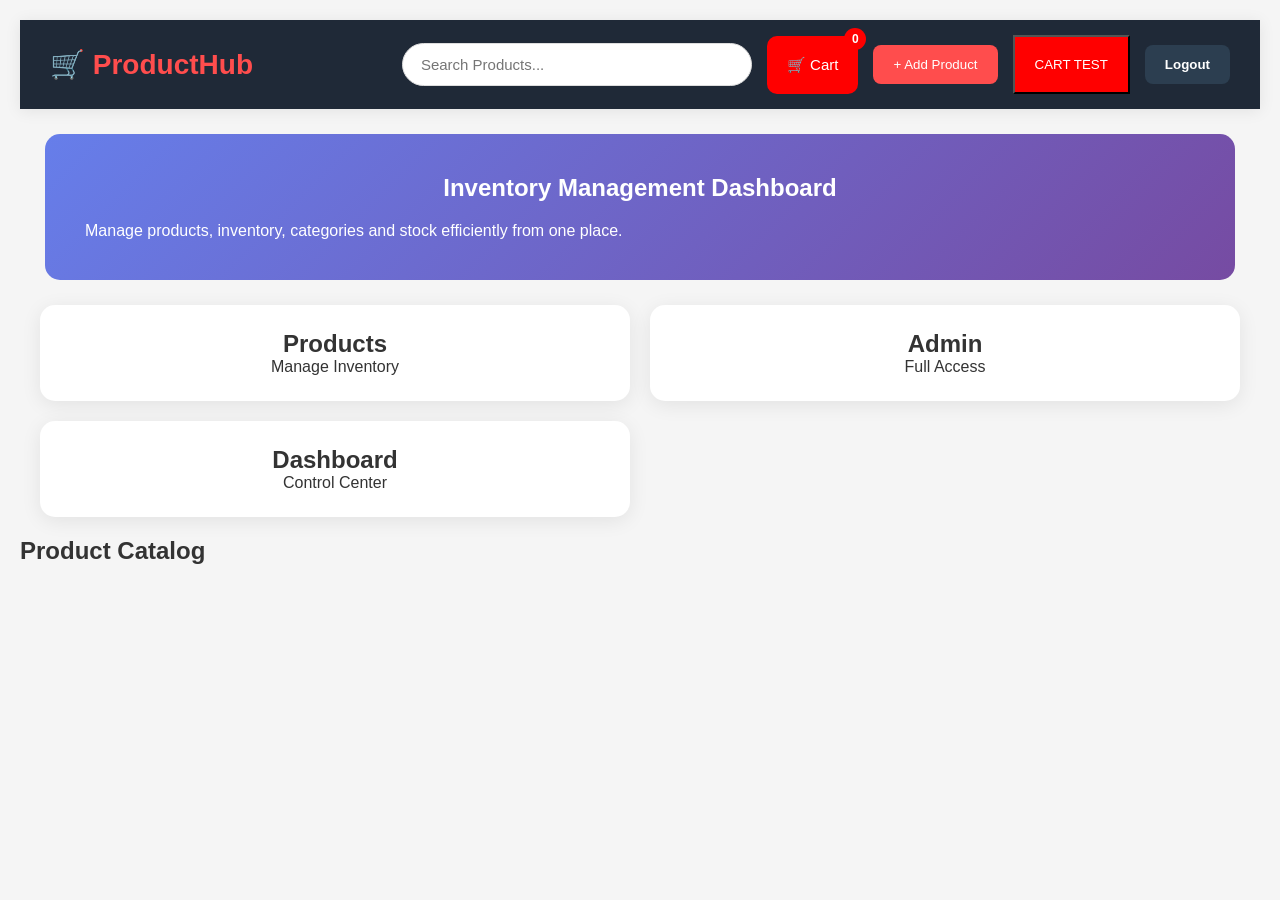
==== index.html @ 3f703937 "move frontend files to root for vercel fix" ====
<!DOCTYPE html>
<html lang="en">

<head>
    <meta charset="UTF-8">
    <meta name="viewport" content="width=device-width, initial-scale=1.0">
    <title>ProductHub Admin Dashboard</title>
    <link rel="stylesheet" href="style.css">
</head>

<body>

    <!-- NAVBAR -->
    <header class="navbar">

        <div class="logo">
            🛒 ProductHub
        </div>

        <div class="nav-actions">

            <input
                type="text"
                id="searchInput"
                placeholder="Search Products...">

                 <button class="cart-btn" onclick="window.location.href='cart.html'">
        🛒 Cart
        <span id="cartCount">0</span>
    </button>
            <button
                class="add-btn"
                onclick="openModal()">
                + Add Product
            </button>
<button style="background:red;color:white;padding:20px;">
    CART TEST
</button>
            <button
                class="logout-btn"
                onclick="logout()">
                Logout
            </button>

        </div>

    </header>

    <!-- HERO SECTION -->

    <section class="hero">

        <div class="hero-content">

            <h1>Inventory Management Dashboard</h1>

            <p>
                Manage products, inventory, categories
                and stock efficiently from one place.
            </p>

        </div>

    </section>

    <!-- DASHBOARD STATS -->

    <section class="stats">

        <div class="stat-card">
            <h2>Products</h2>
            <p>Manage Inventory</p>
        </div>

        <div class="stat-card">
            <h2>Admin</h2>
            <p>Full Access</p>
        </div>

        <div class="stat-card">
            <h2>Dashboard</h2>
            <p>Control Center</p>
        </div>

    </section>

    <!-- PRODUCTS -->

    <section class="products-section">

        <div class="section-header">

            <h2>
                Product Catalog
            </h2>

        </div>

        <div
            class="container"
            id="products">

        </div>

    </section>

    <!-- ADD / UPDATE PRODUCT MODAL -->

    <div
        class="modal"
        id="productModal">

        <div class="modal-content">

            <h2 id="modalTitle">
                Add Product
            </h2>

            <input
                type="hidden"
                id="productId">

            <input
                type="text"
                id="name"
                placeholder="Product Name">

            <input
                type="text"
                id="description"
                placeholder="Description">

            <input
                type="text"
                id="brand"
                placeholder="Brand">

            <input
                type="number"
                id="price"
                placeholder="Price">

            <input
                type="text"
                id="category"
                placeholder="Category">

            <input
                type="number"
                id="quantity"
                placeholder="Quantity">

            <div class="checkbox-row">

                <label>
                    Available
                </label>

                <input
                    type="checkbox"
                    id="available">

            </div>

            <input
                type="file"
                id="imageFile">

            <div class="modal-buttons">

                <button onclick="saveProduct()">
                    Save
                </button>

                <button onclick="closeModal()">
                    Cancel
                </button>

            </div>

        </div>

    </div>

    <!-- PRODUCT DETAILS MODAL -->

    <div
        class="modal"
        id="detailsModal">

        <div class="details-box">

            <span
                class="close-btn"
                onclick="closeDetails()">
                &times;
            </span>

            <img
                id="detailImage"
                src=""
                alt="Product">

            <h2 id="detailName"></h2>

            <p id="detailBrand"></p>

            <p id="detailDescription"></p>

            <p id="detailPrice"></p>

            <p id="detailCategory"></p>

            <p id="detailQuantity"></p>

            <p id="detailAvailability"></p>

        </div>

    </div>

   <script src="config.js"></script>
<script src="login.js"></script>

</body>

</html>
---- style.css ----
/* ===== RESET ===== */

*{
    margin:0;
    padding:0;
    box-sizing:border-box;
    font-family:Arial, sans-serif;
}

body{
    background:#f5f5f5;
    color:#333;
    padding:20px;
}

/* ===== TITLE ===== */

h1{
    text-align:center;
    margin-bottom:20px;
}

/* ===== LOGOUT BUTTON ===== */

body > button{
    float:right;
    background:#222;
    color:white;
    border:none;
    padding:10px 15px;
    border-radius:6px;
    cursor:pointer;
    margin-bottom:20px;
}

body > button:hover{
    background:#000;
}

/* ===== TOP BAR ===== */

.top-bar{
    clear:both;
    display:flex;
    justify-content:space-between;
    gap:15px;
    margin-bottom:25px;
}

.top-bar input{
    flex:1;
    padding:12px;
    border:1px solid #ccc;
    border-radius:8px;
    font-size:14px;
}

.add-btn{
    background:#ff4d4d;
    color:white;
    border:none;
    padding:12px 20px;
    border-radius:8px;
    cursor:pointer;
}

.add-btn:hover{
    background:#e63c3c;
}

/* ===== PRODUCTS ===== */

.container{
    display:grid;
    grid-template-columns:repeat(auto-fill,minmax(250px,1fr));
    gap:20px;
}

.card{
    background:white;
    border-radius:12px;
    overflow:hidden;
    box-shadow:0 3px 10px rgba(0,0,0,0.1);
    transition:0.3s;
}

.card:hover{
    transform:translateY(-5px);
}

.card img{
    width:100%;
    height:220px;
    object-fit:cover;
}

.card h3{
    padding:10px;
    font-size:20px;
}

.card p{
    padding:0 10px;
    margin-bottom:8px;
}

.btn-group{
    display:flex;
    gap:10px;
    padding:10px;
}

.btn-group button{
    flex:1;
    border:none;
    padding:10px;
    border-radius:6px;
    cursor:pointer;
    color:white;
}

.btn-group button:first-child{
    background:#3498db;
}

.btn-group button:last-child{
    background:#e74c3c;
}

/* ===== MODAL ===== */

.modal{
    display:none;
    position:fixed;
    top:0;
    left:0;
    width:100%;
    height:100%;
    background:rgba(0,0,0,0.6);
    justify-content:center;
    align-items:center;
}

.modal-content{
    background:white;
    width:400px;
    padding:20px;
    border-radius:12px;
}

.modal-content h3{
    margin-bottom:15px;
}

.modal-content input[type="text"],
.modal-content input[type="number"],
.modal-content input[type="file"]{
    width:100%;
    padding:10px;
    margin-bottom:10px;
    border:1px solid #ccc;
    border-radius:6px;
}

.modal-buttons{
    display:flex;
    gap:10px;
    margin-top:10px;
}

.modal-buttons button{
    flex:1;
    border:none;
    padding:10px;
    border-radius:6px;
    color:white;
    cursor:pointer;
}

.modal-buttons button:first-child{
    background:#27ae60;
}

.modal-buttons button:last-child{
    background:#e74c3c;
}

/* ===== MOBILE ===== */

@media(max-width:768px){

    .top-bar{
        flex-direction:column;
    }

    .modal-content{
        width:90%;
    }
}
.navbar{
    background:white;
    padding:15px 40px;
    display:flex;
    justify-content:space-between;
    align-items:center;
    box-shadow:0 2px 15px rgba(0,0,0,.08);
}

.logo{
    font-size:28px;
    font-weight:bold;
    color:#ff4d4d;
}

.nav-right{
    display:flex;
    gap:15px;
    align-items:center;
}

.hero{
    margin:25px;
    padding:40px;
    border-radius:15px;
    background:linear-gradient(
            135deg,
            #ff4d4d,
            #ff8080
    );
    color:white;
}

.stats{
    display:grid;
    grid-template-columns:repeat(2,1fr);
    gap:20px;
    margin:20px;
}

.stat-card{
    background:white;
    padding:25px;
    border-radius:15px;
    text-align:center;
    box-shadow:0 4px 20px rgba(0,0,0,.08);
}

.stat-card h3{
    font-size:32px;
    color:#ff4d4d;
}
.nav-actions{
    display:flex;
    align-items:center;
    gap:15px;
}

#searchInput{
    width:350px;
    padding:12px 18px;
    border:1px solid #ddd;
    border-radius:30px;
    font-size:15px;
}
.card:hover{
    transform: translateY(-8px);
    transition: .3s;
}
.logout-btn{
    background:#2c3e50;
    color:white;
    border:none;
    padding:12px 20px;
    border-radius:8px;
    cursor:pointer;
    font-weight:600;
}

.logout-btn:hover{
    background:#1a252f;
}
.hero{
    background: linear-gradient(
        135deg,
        #667eea,
        #764ba2
    );
}
.navbar{
    display:flex;
    justify-content:space-between;
    align-items:center;
    padding:15px 30px;
    background:#1f2937;
    color:white;
}

.nav-actions{
    display:flex;
    align-items:center;
    gap:15px;
}

.cart-btn{
    position:relative;
    background:#2563eb;
    color:white;
    border:none;
    padding:10px 18px;
    border-radius:10px;
    cursor:pointer;
    font-size:15px;
}

#cartCount{
    position:absolute;
    top:-8px;
    right:-8px;
    background:red;
    color:white;
    width:22px;
    height:22px;
    border-radius:50%;
    display:flex;
    justify-content:center;
    align-items:center;
    font-size:12px;
    font-weight:bold;
}.cart-btn{
    background:red !important;
    color:white !important;
    display:block !important;
    padding:20px !important;
}
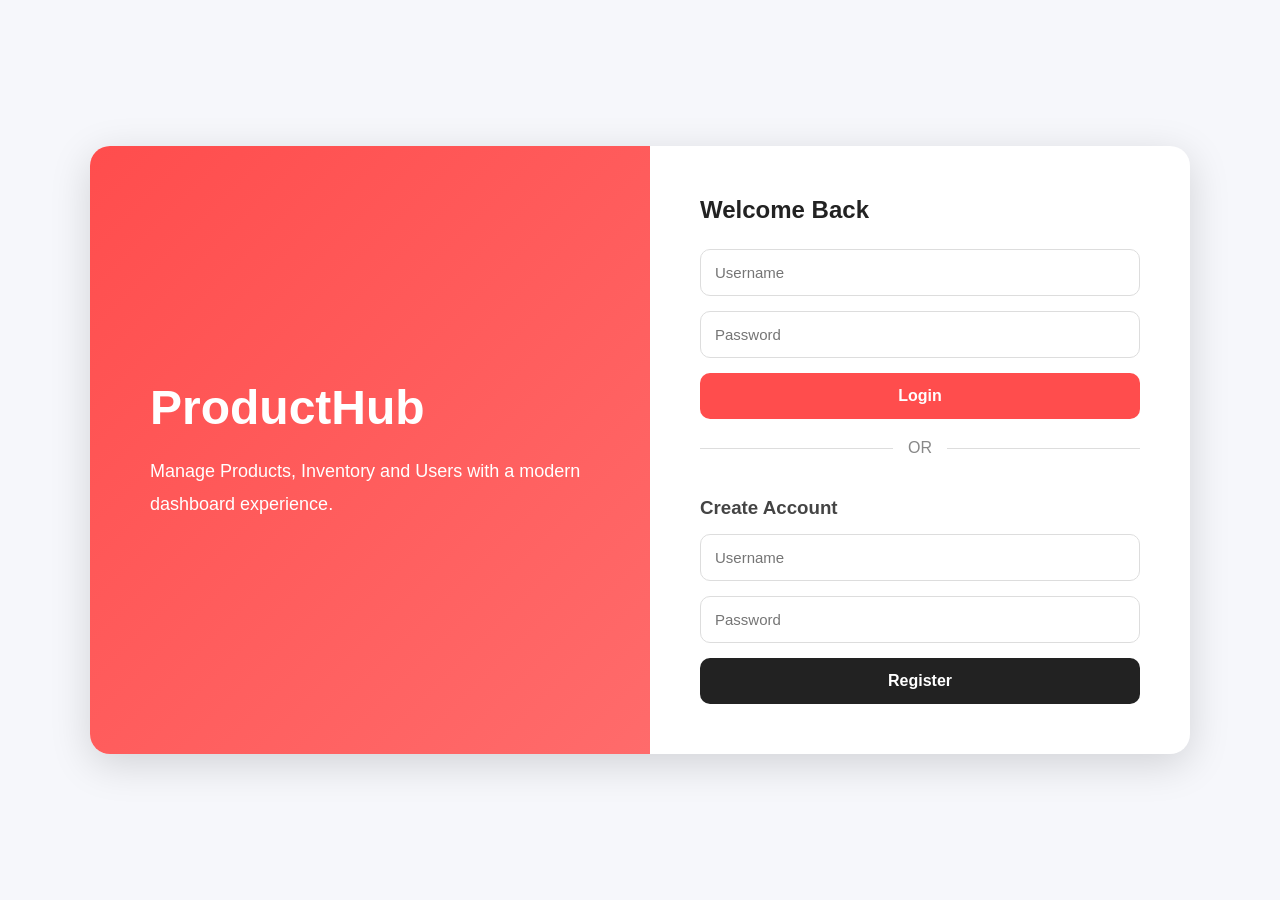
==== commit 250901f3: "Fix frontend API and script links" ====
--- a/index.html
+++ b/index.html
@@ -220,7 +220,7 @@
     </div>
 
    <script src="config.js"></script>
-<script src="login.js"></script>
+<script src="script.js"></script>
 
 </body>
 
